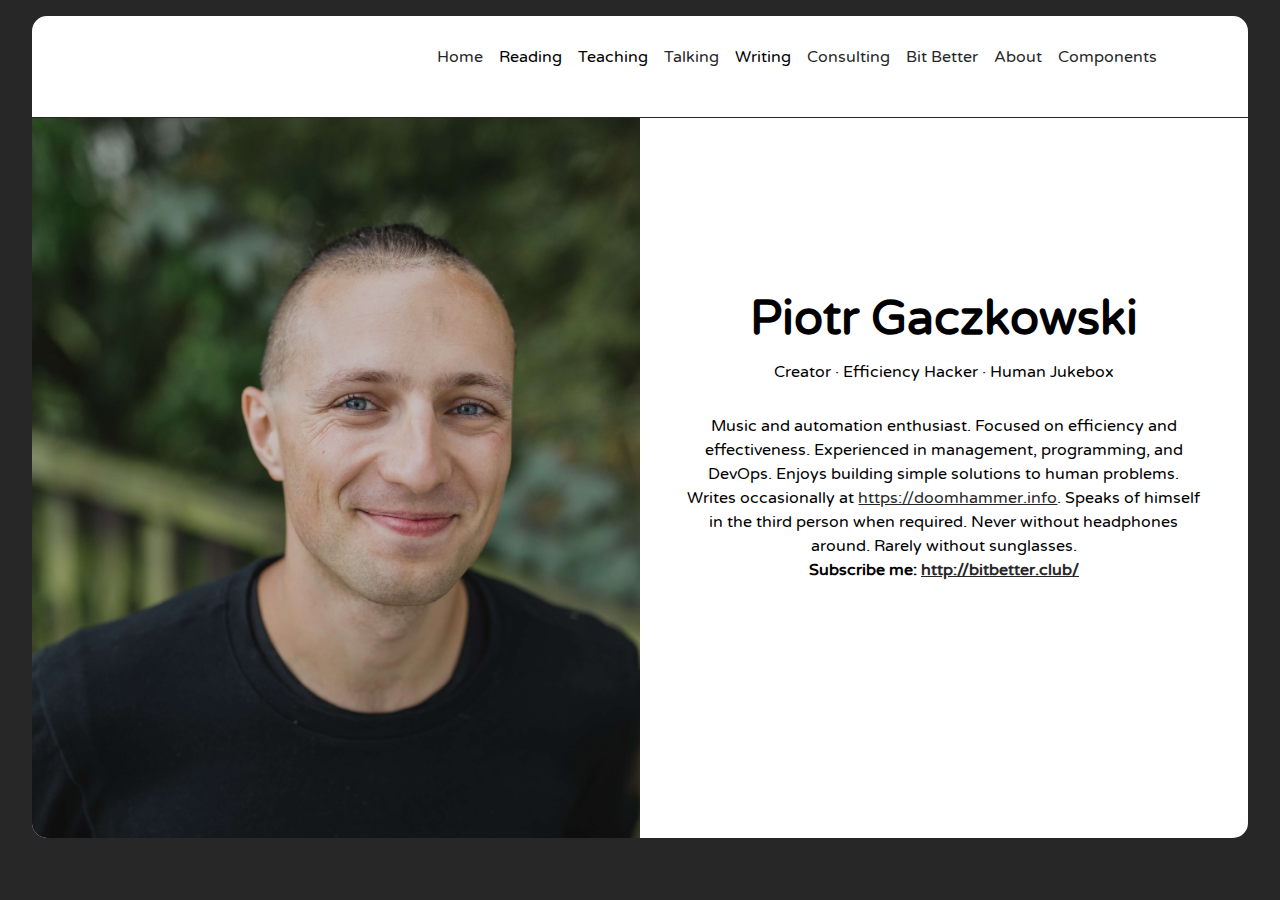
==== index.html @ fdc892c8 "Update link" ====
<!DOCTYPE html>
<html lang="en-EN">
<head>
    <meta charset="UTF-8">
    <meta name="viewport" content="width=device-width, initial-scale=1.0">
    <meta http-equiv="X-UA-Compatible" content="ie=edge">
    <title>Piotr Gaczkowski</title>
    <link rel="stylesheet" href="https://use.fontawesome.com/releases/v5.8.2/css/all.css" integrity="sha384-oS3vJWv+0UjzBfQzYUhtDYW+Pj2yciDJxpsK1OYPAYjqT085Qq/1cq5FLXAZQ7Ay" crossorigin="anonymous">
    <link href="https://fonts.googleapis.com/css?family=Varela+Round&display=swap" rel="stylesheet">
    <link rel="stylesheet" href="css/normalize.css">
    <link rel="stylesheet" href="css/style.css">
    <script src="js/app.js"></script>
</head>
<body>
    <div class="website-container">
        <header class="header">
            <div class="header-wrapper wrapper">
                <h1 class="main-header">
                    <a href="#">
                        <span class="fas fa-headphones-alt" aria-hidden="true"></span>
                        <span class="sr-only">Website Piotr Gaczkowski</span>
                    </a>
                </h1>
                <nav>
                    <ul class="menu">
                        <li>
                            <a href="#">Home</a>
                        </li>
                        <li class="first-menu">
                            Reading
                            <span class="fas fa-caret-down"></span>
                            <ul class="second-menu">
                                <li>
                                    <a href="pages/reading/articles.html">Articles</a>
                                </li>

                                <li>
                                    <a href="#">Books</a>
                                </li>
                                <li>
                                    <a href="#">Interesting content</a>
                                </li>
                            </ul>
                        </li>
                        <li class="first-menu">
                            Teaching
                            <span class="fas fa-caret-down"></span>
                            <ul class="second-menu">
                                <li>
                                    <a href="#">In-person courses</a>
                                </li>
                                <li>
                                    <a href="#">Video courses</a>
                                </li>
                            </ul>
                        </li>
                        <li>
                            <a href="#">Talking</a>
                        </li>
                        <li class="first-menu">
                            Writing
                            <span class="fas fa-caret-down"></span>
                            <ul class="second-menu">
                                <li>
                                    <a href="#">Books</a>
                                </li>
                                <li>
                                    <a href="#">Articles</a>
                                </li>
                                <li>
                                    <a href="#">Blog</a>
                                </li>
                            </ul>
                        </li>
                        <li>
                            <a href="#">Consulting</a>
                        </li>
                        <li>
                            <a href="#">Bit Better</a>
                        </li>
                        <li>
                            <a href="pages/about_me.html">About</a>
                        </li>
                        <li>
                            <a href="pages/components.html">Components</a>
                        </li>
                    </ul>

                    <div class="hamburger">
                        <span></span>
                        <span></span>
                        <span></span>
                    </div>
                </nav>
            </div>
        </header>
        <main>
            <section class="about-me">
                <div class="photo-wrapper"></div>
                <div class="text-section">
                    <div class="text-wrapper wrapper">
                        <h2 class="second-header">Piotr Gaczkowski</h2>
                        <h3 class="third-header">Creator &#183; Efficiency Hacker &#183; Human Jukebox</h3>
                        <p class="text-wrapper-paragraph">
                            Music and automation enthusiast. Focused on efficiency and effectiveness. Experienced in
                            management, programming, and DevOps. Enjoys building simple solutions to human
                            problems. Writes occasionally at <a href="https://doomhammer.info" target="_blank">https://doomhammer.info</a>. Speaks of himself in
                            the third person when required. Never without headphones around. Rarely without sunglasses.
                            <br /><span>Subscribe me: <a href="http://bitbetter.club/" target="_blank">http://bitbetter.club/</a></span>
                        </p>
                        <div class="social-icons">
                            <a href="https://twitter.com/DoomHammerNG" target="_blank" title="Twitter">
                                <span class="fab fa-twitter" aria-hidden="true"></span>
                                <span class="sr-only">Twitter</span>
                            </a>
                            <a href="https://medium.com/@doomhammerng" target="_blank" title="Medium">
                                <span class="fab fa-medium-m" aria-hidden="true"></span>
                                <span class="sr-only">Medium</span>
                            </a>
                            <a href="https://www.linkedin.com/in/piotrgaczkowski/" target="_blank" title="LinkedIn">
                                <span class="fab fa-linkedin-in" aria-hidden="true"></span>
                                <span class="sr-only">LinkedIn</span>
                            </a>
                        </div>
                    </div>
                </div>
            </section>
        </main>
    </div>
</body>
</html>
---- css/style.css ----
/* variables */
:root {
  --base-color: #fff;
  --second-color: #272727;
  --third-color: #47D1C5;
}

/* general */
*, *::before, *::after {
    -webkit-box-sizing: border-box;
            box-sizing: border-box;
}

body {
    background: var(--second-color);
}

.sr-only {
    border: 0 !important;
    clip: rect(1px, 1px, 1px, 1px) !important;
    -webkit-clip-path: inset(50%) !important;
    clip-path: inset(50%) !important;
    height: 1px !important;
    overflow: hidden !important;
    margin: -1px !important;
    padding: 0 !important;
    position: absolute !important;
    width: 1px !important;
    white-space: nowrap !important;
}

.wrapper {
    width: 85%;
    max-width: 1250px;
    margin: 0 auto;
    font-family: 'Varela Round', sans-serif;
}

/* website-container */
.website-container {
    width: 95%;
    margin: 1rem auto;
}

/* header */
.header {
    background: var(--base-color);
    border-top-left-radius: 15px;
    border-top-right-radius: 15px;
    position: relative;
}

.header::after {
    content: "";
    width: 100%;
    border-bottom: 1px solid var(--second-color);
    position: absolute;
    bottom: 0;
    z-index: 0;
}

.header-wrapper {
    padding: 0.5rem 0;
    display: -webkit-box;
    display: -ms-flexbox;
    display: flex;
    -webkit-box-align: center;
        -ms-flex-align: center;
            align-items: center;
    -webkit-box-pack: justify;
        -ms-flex-pack: justify;
            justify-content: space-between;
}

.header-wrapper a {
    color: var(--second-color);
    text-decoration: none;
    -webkit-transition: color 0.6s;
    -o-transition: color 0.6s;
    transition: color 0.6s;
}

.header-wrapper a:hover {
    color: var(--third-color);
}

.main-header {
    margin: 0;
}

.main-header span {
    font-size: 3rem;
}

.menu {
    height: 100vh;
    background: var(--base-color);
    list-style: none;
    text-align: center;
    display: -webkit-box;
    display: -ms-flexbox;
    display: flex;
    -webkit-box-orient: vertical;
    -webkit-box-direction: normal;
        -ms-flex-direction: column;
            flex-direction: column;
    position: relative;
    display: none;
}

.menu li {
    padding: 1rem 0;
    margin-right: 1rem;
    cursor: pointer;
}

.menu li:last-of-type {
    margin-right: 0;
}

.show-menu {
    display: -webkit-box;
    display: -ms-flexbox;
    display: flex;
}

.hide-header {
    display: none;
}

.second-menu {
    width: 200px;
    margin: 0;
    padding: 0;
    list-style: none;
    -webkit-box-shadow: -4px 18px 35px -22px rgba(0,0,0,0.75);
            box-shadow: -4px 18px 35px -22px rgba(0,0,0,0.75);
    border-bottom-left-radius: 15px;
    border-bottom-right-radius: 15px;
    position: absolute;
    margin-top: 10px;
    margin-left: -25px;
    z-index: 1;
    display: none;
}

.second-menu li {
    background: var(--base-color);
    margin: 0;
    text-align: left;
    -webkit-transition: background 0.6s;
    -o-transition: background 0.6s;
    transition: background 0.6s;
}

.second-menu li:last-child {
    border-bottom-left-radius: 15px;
    border-bottom-right-radius: 15px;
}

.second-menu li:hover {
    background: var(--third-color);
}

.second-menu a {
    padding-left: 1.5rem;
    display: block;
}

.second-menu a:hover {
    color: var(--base-color);
}

/* hamburger */
.hamburger {
    width: 40px;
    height: 35px;
    position: absolute;
    top: 15px;
    right: 30px;
    cursor: pointer;
    -webkit-transition: -webkit-transform 0.6s;
    transition: -webkit-transform 0.6s;
    -o-transition: transform 0.6s;
    transition: transform 0.6s;
    transition: transform 0.6s, -webkit-transform 0.6s;
}

.hamburger span {
    width: 40px;
    height: 6px;
    background: var(--second-color);
    position: absolute;
    left: 0;
}

.hamburger span:nth-of-type(1) {
    top: calc(50% - 3px);
}

.hamburger span:last-of-type {
    bottom: 0;
}

.hamburger.active {
    -webkit-transform: rotate(-90deg);
        -ms-transform: rotate(-90deg);
            transform: rotate(-90deg);
}

.hamburger.active span:nth-child(1) {
    top: calc(50% - 3px);
    -webkit-transform: rotate(45deg);
        -ms-transform: rotate(45deg);
            transform: rotate(45deg);
}

.hamburger.active span:nth-child(2) {
    opacity: 0;
}

.hamburger.active span:nth-child(3) {
    bottom: calc(50% - 3px);
    -webkit-transform: rotate(-45deg);
        -ms-transform: rotate(-45deg);
            transform: rotate(-45deg);
}

/* about-me */
.about-me {
    background: var(--base-color);
    border-bottom-left-radius: 15px;
    border-bottom-right-radius: 15px;
    display: -webkit-box;
    display: -ms-flexbox;
    display: flex;
            -webkit-box-orient: vertical;
            -webkit-box-direction: normal;
                -ms-flex-direction: column;
                    flex-direction: column;
            -webkit-box-align: center;
                -ms-flex-align: center;
                    align-items: center;
            -webkit-box-pack: center;
                -ms-flex-pack: center;
                    justify-content: center;
}

.text-section {
    width: 100%;
}

.text-wrapper {
    text-align: center;
    display: -webkit-box;
    display: -ms-flexbox;
    display: flex;
    -webkit-box-orient: vertical;
    -webkit-box-direction: normal;
        -ms-flex-direction: column;
            flex-direction: column;
    -webkit-box-align: center;
        -ms-flex-align: center;
            align-items: center;
    -webkit-box-pack: center;
        -ms-flex-pack: center;
            justify-content: center;
}

.second-header {
    margin: 1.5rem 0 1rem;
    font-size: 3rem;
}

.third-header {
    margin: 0 0 1rem;
    font-size: 1rem;
    font-weight: 300;
}

.text-wrapper-paragraph {
    line-height: 1.5;
    margin-bottom: 2rem;
    font-size: 0.8rem;
}

.text-wrapper a {
    color: var(--second-color);
    -webkit-transition: color 0.6s;
    -o-transition: color 0.6s;
    transition: color 0.6s;
}

.text-wrapper a:hover {
    color: var(--third-color);
}

.social-icons {
    margin-bottom: 2rem;
}

.social-icons a {
    margin-left: 1rem;
    text-decoration: none;
}

.photo-wrapper {
    height: 50vh;
    width: 100%;
    background: url("../img/photo.jpg") no-repeat center/cover;
    border-bottom-left-radius: 0;
}

/* subpages */
.subpages-header-wrapper {
    padding: 1rem 0;
}
.subpages {
    margin: 0;
    background: var(--base-color);
    border-bottom-left-radius: 15px;
    border-bottom-right-radius: 15px;
}

.subpages-wrapper {
    padding: 2rem 0;
}

.subpages-second-header {
    margin: 0;
}

.subpages-paragraph {
    line-height: 1.5;
}

.subpages-paragraph a {
    color: var(--second-color);
    -webkit-transition: color 0.6s;
    -o-transition: color 0.6s;
    transition: color 0.6s;
}

.subpages-paragraph a:hover {
    color: var(--third-color);
}

/* media queries*/
@media only screen and (min-width: 500px) and (max-width: 649px) {
    .photo-wrapper {
        height: 70vh;
    }
}

@media only screen and (min-width: 650px) and (max-width: 929px) {
    .about-me {
        -webkit-box-orient: horizontal;
        -webkit-box-direction: normal;
            -ms-flex-direction: row;
                flex-direction: row;
    }

    .photo-wrapper {
        height: 100vh;
        background-position: -15rem 0;
        border-bottom-left-radius: 15px;
    }
}


@media only screen and (min-width: 930px) {
    .menu {
        height: 6vh;
        -webkit-box-orient: horizontal;
        -webkit-box-direction: normal;
            -ms-flex-direction: row;
                flex-direction: row;
        display: -webkit-box;
        display: -ms-flexbox;
        display: flex;
    }

    .menu li {
        padding: 0.5rem 0;
    }

    .hamburger {
        display: none;
    }

    .about-me {
        -webkit-box-orient: horizontal;
        -webkit-box-direction: normal;
            -ms-flex-direction: row;
                flex-direction: row;
    }

    .text-section {
        width: 50%;
    }

    .second-header {
        margin: 0 0 1rem;
    }

    .text-wrapper-paragraph {
        font-size: 1rem;
    }

    .text-wrapper-paragraph span {
        font-weight: bold;
    }

    .photo-wrapper {
        height: 80vh;
        width: 50%;
        border-bottom-left-radius: 15px;
    }
}
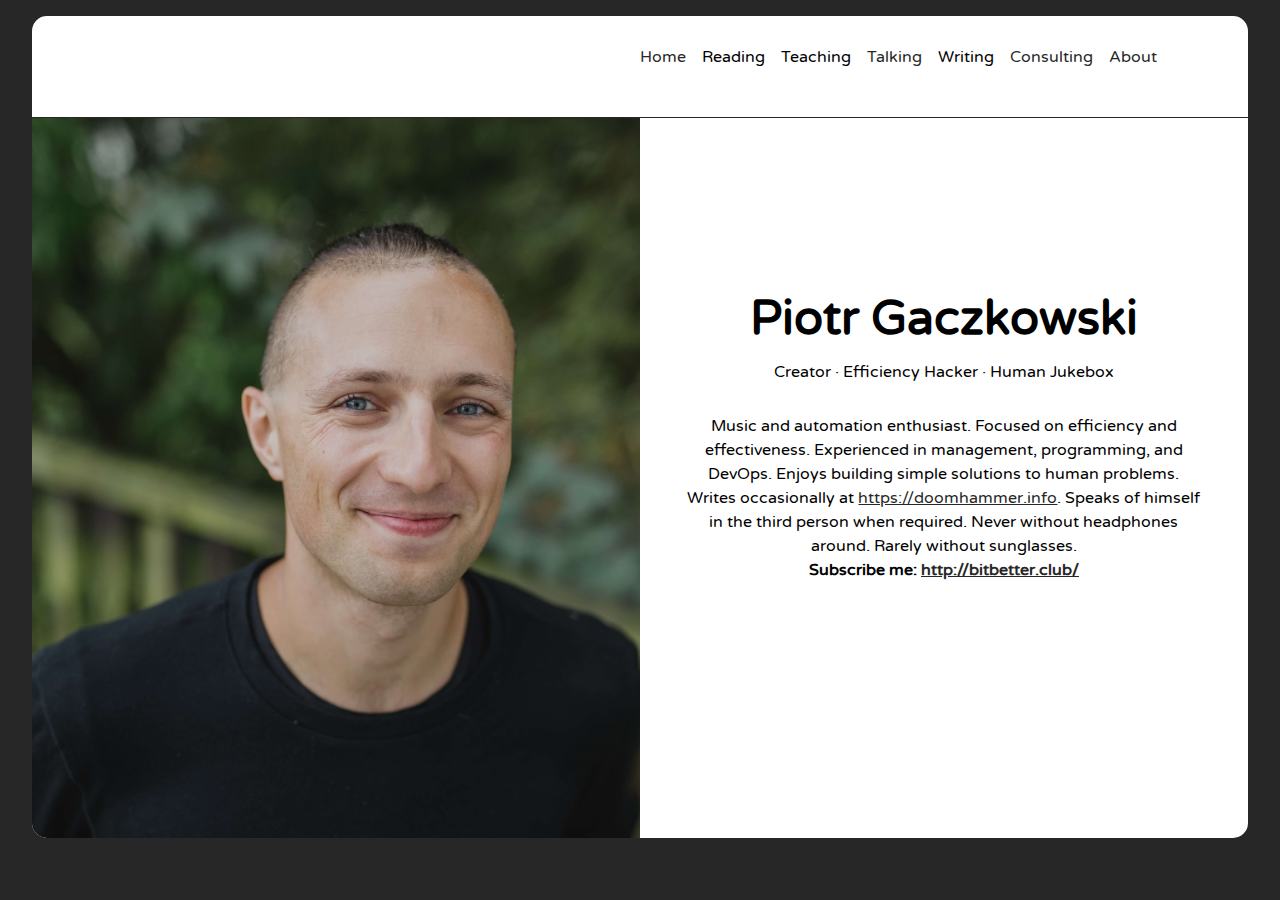
==== commit bef457da: "Update menu" ====
--- a/index.html
+++ b/index.html
@@ -76,13 +76,7 @@
                             <a href="#">Consulting</a>
                         </li>
                         <li>
-                            <a href="#">Bit Better</a>
-                        </li>
-                        <li>
                             <a href="pages/about_me.html">About</a>
-                        </li>
-                        <li>
-                            <a href="pages/components.html">Components</a>
                         </li>
                     </ul>
 
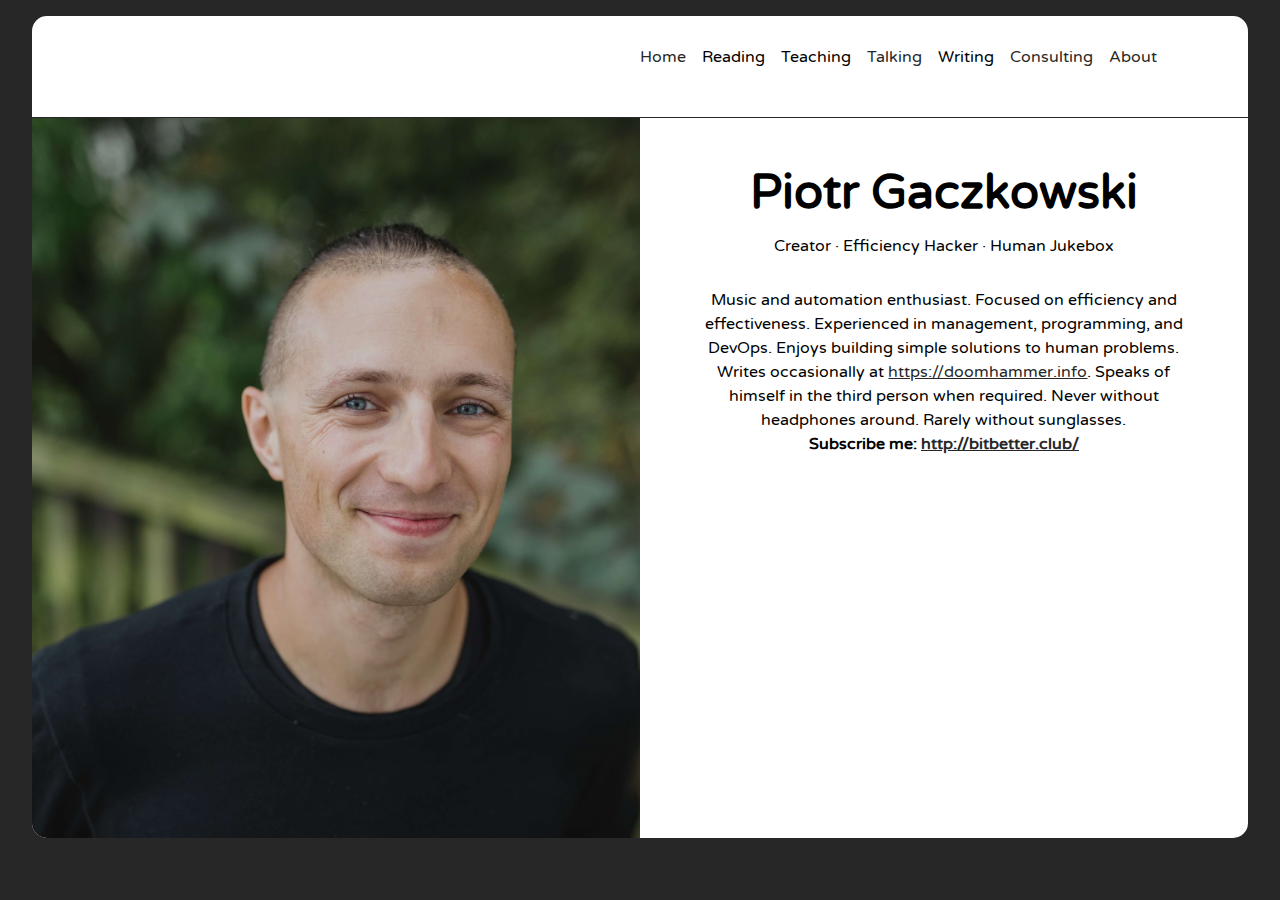
==== commit 24722383: "Update style" ====
--- a/index.html
+++ b/index.html
@@ -90,7 +90,9 @@
         </header>
         <main>
             <section class="about-me">
-                <div class="photo-wrapper"></div>
+                <div class="photo-wrapper">
+                    <!-- <img src="img/photo.jpg" alt="Piotr Gaczkowski" /> -->
+                </div>
                 <div class="text-section">
                     <div class="text-wrapper wrapper">
                         <h2 class="second-header">Piotr Gaczkowski</h2>
--- a/css/style.css
+++ b/css/style.css
@@ -85,6 +85,7 @@
 }
 
 .main-header {
+    height: 50px;
     margin: 0;
 }
 
@@ -179,11 +180,11 @@
     top: 15px;
     right: 30px;
     cursor: pointer;
-    -webkit-transition: -webkit-transform 0.6s;
-    transition: -webkit-transform 0.6s;
-    -o-transition: transform 0.6s;
-    transition: transform 0.6s;
-    transition: transform 0.6s, -webkit-transform 0.6s;
+    -webkit-transition: -webkit-transform 0.2s;
+    transition: -webkit-transform 0.2s;
+    -o-transition: transform 0.2s;
+    transition: transform 0.2s;
+    transition: transform 0.2s, -webkit-transform 0.2s;
 }
 
 .hamburger span {
@@ -192,6 +193,15 @@
     background: var(--second-color);
     position: absolute;
     left: 0;
+    -webkit-transition: top .2s .2s, bottom .2s .2s, opacity .2s .2s, -webkit-transform .2s .4s;
+    transition: top .2s .2s, bottom .2s .2s, opacity .2s .2s, -webkit-transform .2s .4s;
+    -o-transition: top .2s .2s, bottom .2s .2s, opacity .2s .2s, transform .2s .4s;
+    transition: top .2s .2s, bottom .2s .2s, opacity .2s .2s, transform .2s .4s;
+    transition: top .2s .2s, bottom .2s .2s, opacity .2s .2s, transform .2s .4s, -webkit-transform .2s .4s;
+}
+
+.hamburger span:nth-of-type(0) {
+    top: 0;
 }
 
 .hamburger span:nth-of-type(1) {
@@ -238,9 +248,6 @@
             -webkit-box-direction: normal;
                 -ms-flex-direction: column;
                     flex-direction: column;
-            -webkit-box-align: center;
-                -ms-flex-align: center;
-                    align-items: center;
             -webkit-box-pack: center;
                 -ms-flex-pack: center;
                     justify-content: center;
@@ -251,6 +258,7 @@
 }
 
 .text-wrapper {
+    padding: 3rem 0.5rem;
     text-align: center;
     display: -webkit-box;
     display: -ms-flexbox;
@@ -315,6 +323,7 @@
 .subpages-header-wrapper {
     padding: 1rem 0;
 }
+
 .subpages {
     margin: 0;
     background: var(--base-color);
@@ -327,7 +336,12 @@
 }
 
 .subpages-second-header {
-    margin: 0;
+    margin: 1rem 0 1.5rem;
+    text-align: center;
+}
+
+.subpages-third-header {
+    margin: 2rem 0 0.5rem;
 }
 
 .subpages-paragraph {
@@ -345,6 +359,36 @@
     color: var(--third-color);
 }
 
+.subpages .articles-box {
+    display: -webkit-box;
+    display: -ms-flexbox;
+    display: flex;
+    -webkit-box-orient: vertical;
+    -webkit-box-direction: normal;
+        -ms-flex-direction: column;
+            flex-direction: column;
+    -webkit-box-align: start;
+        -ms-flex-align: start;
+            align-items: flex-start;
+    -webkit-box-pack: start;
+        -ms-flex-pack: start;
+            justify-content: flex-start;
+}
+
+.subpages .articles-box a {
+    color: var(--second-color);
+    text-decoration: none;
+    line-height: 1.5;
+    -webkit-transition: color 0.6s;
+    -o-transition: color 0.6s;
+    transition: color 0.6s;
+}
+
+.subpages .articles-box a:hover {
+    color: var(--third-color);
+    text-decoration: underline;
+}
+
 /* media queries*/
 @media only screen and (min-width: 500px) and (max-width: 649px) {
     .photo-wrapper {
@@ -352,21 +396,29 @@
     }
 }
 
-@media only screen and (min-width: 650px) and (max-width: 929px) {
+@media only screen and (min-width: 650px) and (max-width: 929px) and (orientation: landscape) {
     .about-me {
         -webkit-box-orient: horizontal;
         -webkit-box-direction: normal;
             -ms-flex-direction: row;
                 flex-direction: row;
+                -webkit-box-align: stretch;
+                    -ms-flex-align: stretch;
+                        align-items: stretch;
+    }
+
+    .text-wrapper {
+        padding: 2rem 0;
     }
 
     .photo-wrapper {
-        height: 100vh;
-        background-position: -15rem 0;
+        padding: 0;
+        height: auto;
+        /* height: 100vh; */
+        /* min-height: 100%; */
         border-bottom-left-radius: 15px;
     }
 }
-
 
 @media only screen and (min-width: 930px) {
     .menu {
@@ -389,6 +441,7 @@
     }
 
     .about-me {
+        height: 80vh;
         -webkit-box-orient: horizontal;
         -webkit-box-direction: normal;
             -ms-flex-direction: row;
@@ -396,6 +449,7 @@
     }
 
     .text-section {
+        /* height: 80vh; */
         width: 50%;
     }
 
@@ -412,7 +466,8 @@
     }
 
     .photo-wrapper {
-        height: 80vh;
+        height: auto;
+        /* height: 80vh; */
         width: 50%;
         border-bottom-left-radius: 15px;
     }
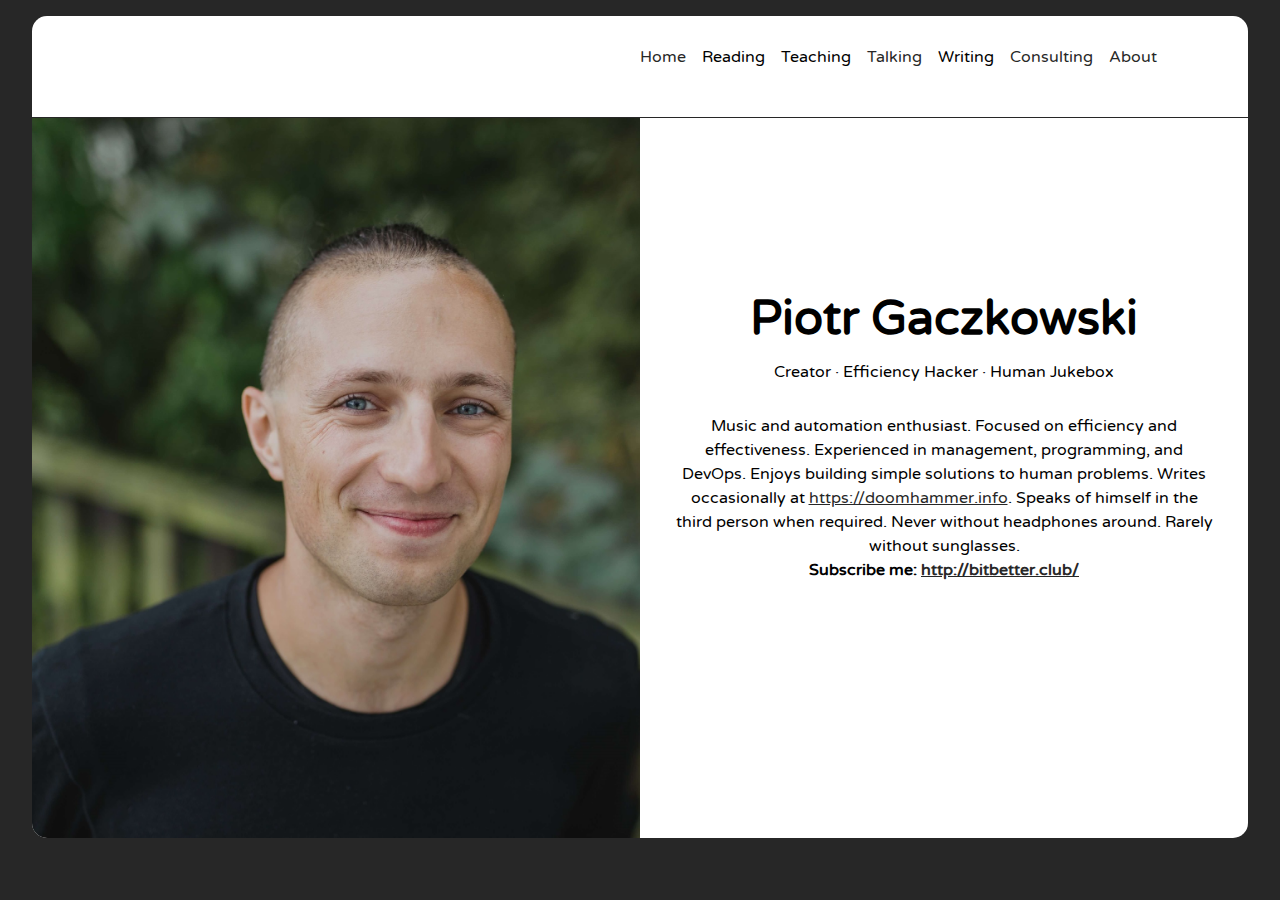
==== commit 488f5f97: "Update style" ====
--- a/index.html
+++ b/index.html
@@ -91,13 +91,15 @@
         <main>
             <section class="about-me">
                 <div class="photo-wrapper">
-                    <!-- <img src="img/photo.jpg" alt="Piotr Gaczkowski" /> -->
+                    <div class="photo">
+                        <!-- <img src="img/photo.jpg" alt="Piotr Gaczkowski" /> -->
+                    </div>
                 </div>
-                <div class="text-section">
-                    <div class="text-wrapper wrapper">
+                <div class="text-section wrapper">
+                    <!-- <div class="text-wrapper wrapper"> -->
                         <h2 class="second-header">Piotr Gaczkowski</h2>
                         <h3 class="third-header">Creator &#183; Efficiency Hacker &#183; Human Jukebox</h3>
-                        <p class="text-wrapper-paragraph">
+                        <p class="text-section-paragraph">
                             Music and automation enthusiast. Focused on efficiency and effectiveness. Experienced in
                             management, programming, and DevOps. Enjoys building simple solutions to human
                             problems. Writes occasionally at <a href="https://doomhammer.info" target="_blank">https://doomhammer.info</a>. Speaks of himself in
@@ -119,7 +121,7 @@
                             </a>
                         </div>
                     </div>
-                </div>
+                <!-- </div> -->
             </section>
         </main>
     </div>
--- a/css/style.css
+++ b/css/style.css
@@ -244,35 +244,32 @@
     display: -webkit-box;
     display: -ms-flexbox;
     display: flex;
-            -webkit-box-orient: vertical;
-            -webkit-box-direction: normal;
-                -ms-flex-direction: column;
-                    flex-direction: column;
-            -webkit-box-pack: center;
-                -ms-flex-pack: center;
-                    justify-content: center;
+    -webkit-box-orient: vertical;
+    -webkit-box-direction: normal;
+    -ms-flex-direction: column;
+    flex-direction: column;
+}
+
+.photo-wrapper {
+    height: 50vh;
+    width: 100%;
+    border-bottom-left-radius: 0;
+}
+
+.photo {
+    height: 100%;
+    width: 100%;
+    background: url("../img/photo.jpg") no-repeat center/cover;
 }
 
 .text-section {
     width: 100%;
-}
-
-.text-wrapper {
-    padding: 3rem 0.5rem;
+    padding: 0 2rem;
     text-align: center;
-    display: -webkit-box;
-    display: -ms-flexbox;
-    display: flex;
-    -webkit-box-orient: vertical;
-    -webkit-box-direction: normal;
-        -ms-flex-direction: column;
-            flex-direction: column;
-    -webkit-box-align: center;
-        -ms-flex-align: center;
-            align-items: center;
-    -webkit-box-pack: center;
-        -ms-flex-pack: center;
-            justify-content: center;
+    display: flex;
+    flex-direction: column;
+    align-items: center;
+    justify-content: center;
 }
 
 .second-header {
@@ -286,20 +283,20 @@
     font-weight: 300;
 }
 
-.text-wrapper-paragraph {
+.text-section-paragraph {
     line-height: 1.5;
     margin-bottom: 2rem;
     font-size: 0.8rem;
 }
 
-.text-wrapper a {
+.text-section a {
     color: var(--second-color);
     -webkit-transition: color 0.6s;
     -o-transition: color 0.6s;
     transition: color 0.6s;
 }
 
-.text-wrapper a:hover {
+.text-section a:hover {
     color: var(--third-color);
 }
 
@@ -312,11 +309,8 @@
     text-decoration: none;
 }
 
-.photo-wrapper {
-    height: 50vh;
-    width: 100%;
-    background: url("../img/photo.jpg") no-repeat center/cover;
-    border-bottom-left-radius: 0;
+.social-icons a:first-of-type {
+    margin-left: 0;
 }
 
 /* subpages */
@@ -402,20 +396,19 @@
         -webkit-box-direction: normal;
             -ms-flex-direction: row;
                 flex-direction: row;
-                -webkit-box-align: stretch;
-                    -ms-flex-align: stretch;
-                        align-items: stretch;
-    }
-
-    .text-wrapper {
-        padding: 2rem 0;
+    }
+
+    .text-section {
+        padding: 1rem 2rem;
     }
 
     .photo-wrapper {
         padding: 0;
         height: auto;
-        /* height: 100vh; */
-        /* min-height: 100%; */
+        border-bottom-left-radius: 15px;
+    }
+
+    .photo {
         border-bottom-left-radius: 15px;
     }
 }
@@ -449,7 +442,6 @@
     }
 
     .text-section {
-        /* height: 80vh; */
         width: 50%;
     }
 
@@ -457,18 +449,21 @@
         margin: 0 0 1rem;
     }
 
-    .text-wrapper-paragraph {
+    .text-section-paragraph {
         font-size: 1rem;
     }
 
-    .text-wrapper-paragraph span {
+    .text-section-paragraph span {
         font-weight: bold;
     }
 
     .photo-wrapper {
         height: auto;
-        /* height: 80vh; */
         width: 50%;
         border-bottom-left-radius: 15px;
     }
-}
+
+    .photo {
+        border-bottom-left-radius: 15px;
+    }
+}
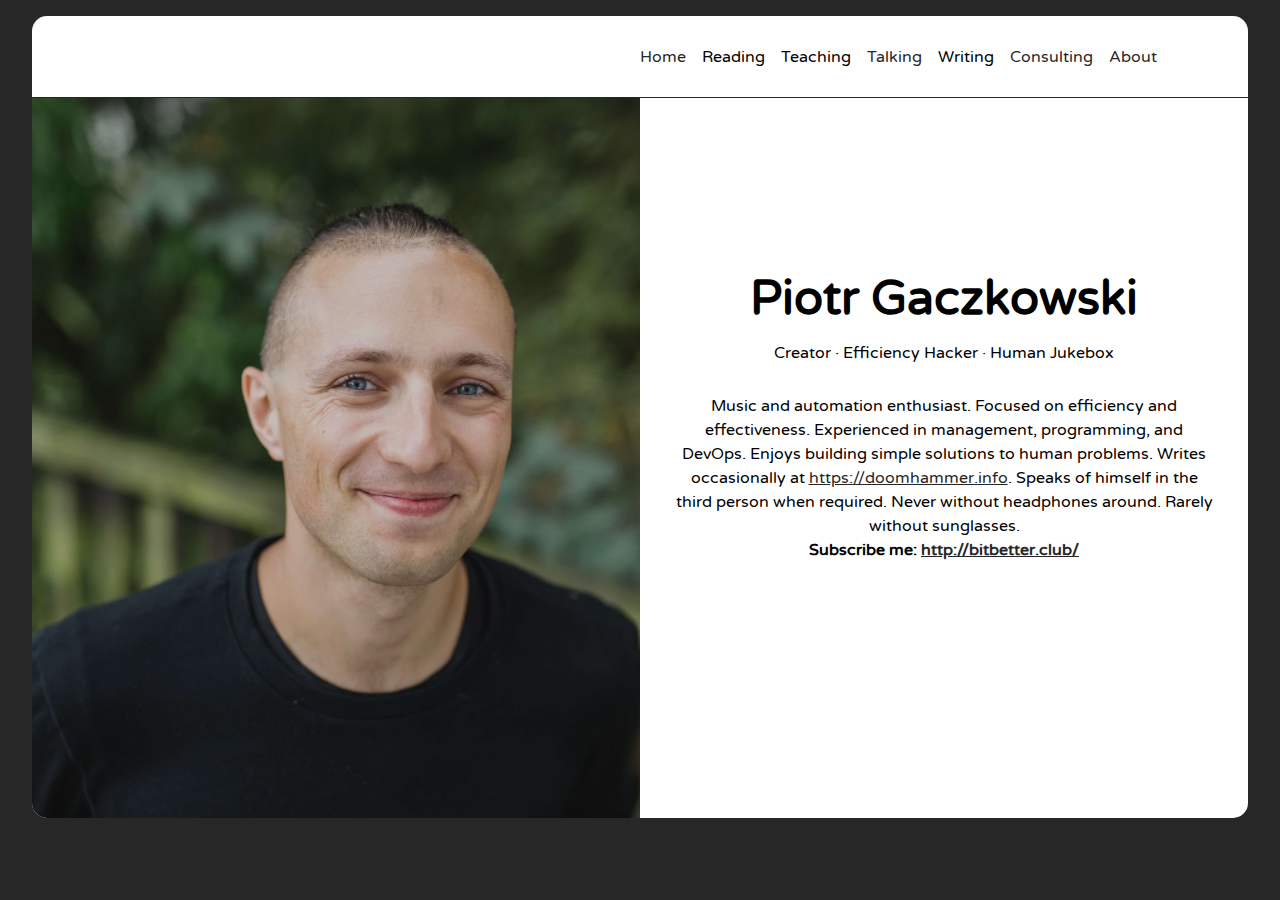
==== commit 834aab26: "Clean code" ====
--- a/index.html
+++ b/index.html
@@ -1,5 +1,6 @@
 <!DOCTYPE html>
 <html lang="en-EN">
+
 <head>
     <meta charset="UTF-8">
     <meta name="viewport" content="width=device-width, initial-scale=1.0">
@@ -11,6 +12,7 @@
     <link rel="stylesheet" href="css/style.css">
     <script src="js/app.js"></script>
 </head>
+
 <body>
     <div class="website-container">
         <header class="header">
@@ -92,38 +94,36 @@
             <section class="about-me">
                 <div class="photo-wrapper">
                     <div class="photo">
-                        <!-- <img src="img/photo.jpg" alt="Piotr Gaczkowski" /> -->
                     </div>
                 </div>
                 <div class="text-section wrapper">
-                    <!-- <div class="text-wrapper wrapper"> -->
-                        <h2 class="second-header">Piotr Gaczkowski</h2>
-                        <h3 class="third-header">Creator &#183; Efficiency Hacker &#183; Human Jukebox</h3>
-                        <p class="text-section-paragraph">
-                            Music and automation enthusiast. Focused on efficiency and effectiveness. Experienced in
-                            management, programming, and DevOps. Enjoys building simple solutions to human
-                            problems. Writes occasionally at <a href="https://doomhammer.info" target="_blank">https://doomhammer.info</a>. Speaks of himself in
-                            the third person when required. Never without headphones around. Rarely without sunglasses.
-                            <br /><span>Subscribe me: <a href="http://bitbetter.club/" target="_blank">http://bitbetter.club/</a></span>
-                        </p>
-                        <div class="social-icons">
-                            <a href="https://twitter.com/DoomHammerNG" target="_blank" title="Twitter">
-                                <span class="fab fa-twitter" aria-hidden="true"></span>
-                                <span class="sr-only">Twitter</span>
-                            </a>
-                            <a href="https://medium.com/@doomhammerng" target="_blank" title="Medium">
-                                <span class="fab fa-medium-m" aria-hidden="true"></span>
-                                <span class="sr-only">Medium</span>
-                            </a>
-                            <a href="https://www.linkedin.com/in/piotrgaczkowski/" target="_blank" title="LinkedIn">
-                                <span class="fab fa-linkedin-in" aria-hidden="true"></span>
-                                <span class="sr-only">LinkedIn</span>
-                            </a>
-                        </div>
+                    <h2 class="second-header">Piotr Gaczkowski</h2>
+                    <h3 class="third-header">Creator &#183; Efficiency Hacker &#183; Human Jukebox</h3>
+                    <p class="text-section-paragraph">
+                        Music and automation enthusiast. Focused on efficiency and effectiveness. Experienced in
+                        management, programming, and DevOps. Enjoys building simple solutions to human
+                        problems. Writes occasionally at <a href="https://doomhammer.info" target="_blank">https://doomhammer.info</a>. Speaks of himself in
+                        the third person when required. Never without headphones around. Rarely without sunglasses.
+                        <br /><span>Subscribe me: <a href="http://bitbetter.club/" target="_blank">http://bitbetter.club/</a></span>
+                    </p>
+                    <div class="social-icons">
+                        <a href="https://twitter.com/DoomHammerNG" target="_blank" title="Twitter">
+                            <span class="fab fa-twitter" aria-hidden="true"></span>
+                            <span class="sr-only">Twitter</span>
+                        </a>
+                        <a href="https://medium.com/@doomhammerng" target="_blank" title="Medium">
+                            <span class="fab fa-medium-m" aria-hidden="true"></span>
+                            <span class="sr-only">Medium</span>
+                        </a>
+                        <a href="https://www.linkedin.com/in/piotrgaczkowski/" target="_blank" title="LinkedIn">
+                            <span class="fab fa-linkedin-in" aria-hidden="true"></span>
+                            <span class="sr-only">LinkedIn</span>
+                        </a>
                     </div>
-                <!-- </div> -->
+                </div>
             </section>
         </main>
     </div>
 </body>
+
 </html>
--- a/css/style.css
+++ b/css/style.css
@@ -1,14 +1,14 @@
 /* variables */
 :root {
-  --base-color: #fff;
-  --second-color: #272727;
-  --third-color: #47D1C5;
+    --base-color: #fff;
+    --second-color: #272727;
+    --third-color: #47D1C5;
 }
 
 /* general */
 *, *::before, *::after {
     -webkit-box-sizing: border-box;
-            box-sizing: border-box;
+    box-sizing: border-box;
 }
 
 body {
@@ -65,11 +65,11 @@
     display: -ms-flexbox;
     display: flex;
     -webkit-box-align: center;
-        -ms-flex-align: center;
-            align-items: center;
+    -ms-flex-align: center;
+    align-items: center;
     -webkit-box-pack: justify;
-        -ms-flex-pack: justify;
-            justify-content: space-between;
+    -ms-flex-pack: justify;
+    justify-content: space-between;
 }
 
 .header-wrapper a {
@@ -94,7 +94,6 @@
 }
 
 .menu {
-    height: 100vh;
     background: var(--base-color);
     list-style: none;
     text-align: center;
@@ -103,8 +102,8 @@
     display: flex;
     -webkit-box-orient: vertical;
     -webkit-box-direction: normal;
-        -ms-flex-direction: column;
-            flex-direction: column;
+    -ms-flex-direction: column;
+    flex-direction: column;
     position: relative;
     display: none;
 }
@@ -134,8 +133,8 @@
     margin: 0;
     padding: 0;
     list-style: none;
-    -webkit-box-shadow: -4px 18px 35px -22px rgba(0,0,0,0.75);
-            box-shadow: -4px 18px 35px -22px rgba(0,0,0,0.75);
+    -webkit-box-shadow: -4px 18px 35px -22px rgba(0, 0, 0, 0.75);
+    box-shadow: -4px 18px 35px -22px rgba(0, 0, 0, 0.75);
     border-bottom-left-radius: 15px;
     border-bottom-right-radius: 15px;
     position: absolute;
@@ -214,15 +213,15 @@
 
 .hamburger.active {
     -webkit-transform: rotate(-90deg);
-        -ms-transform: rotate(-90deg);
-            transform: rotate(-90deg);
+    -ms-transform: rotate(-90deg);
+    transform: rotate(-90deg);
 }
 
 .hamburger.active span:nth-child(1) {
     top: calc(50% - 3px);
     -webkit-transform: rotate(45deg);
-        -ms-transform: rotate(45deg);
-            transform: rotate(45deg);
+    -ms-transform: rotate(45deg);
+    transform: rotate(45deg);
 }
 
 .hamburger.active span:nth-child(2) {
@@ -232,8 +231,8 @@
 .hamburger.active span:nth-child(3) {
     bottom: calc(50% - 3px);
     -webkit-transform: rotate(-45deg);
-        -ms-transform: rotate(-45deg);
-            transform: rotate(-45deg);
+    -ms-transform: rotate(-45deg);
+    transform: rotate(-45deg);
 }
 
 /* about-me */
@@ -266,10 +265,19 @@
     width: 100%;
     padding: 0 2rem;
     text-align: center;
-    display: flex;
-    flex-direction: column;
-    align-items: center;
-    justify-content: center;
+    display: -webkit-box;
+    display: -ms-flexbox;
+    display: flex;
+    -webkit-box-orient: vertical;
+    -webkit-box-direction: normal;
+        -ms-flex-direction: column;
+            flex-direction: column;
+    -webkit-box-align: center;
+        -ms-flex-align: center;
+            align-items: center;
+    -webkit-box-pack: center;
+        -ms-flex-pack: center;
+            justify-content: center;
 }
 
 .second-header {
@@ -359,14 +367,14 @@
     display: flex;
     -webkit-box-orient: vertical;
     -webkit-box-direction: normal;
-        -ms-flex-direction: column;
-            flex-direction: column;
+    -ms-flex-direction: column;
+    flex-direction: column;
     -webkit-box-align: start;
-        -ms-flex-align: start;
-            align-items: flex-start;
+    -ms-flex-align: start;
+    align-items: flex-start;
     -webkit-box-pack: start;
-        -ms-flex-pack: start;
-            justify-content: flex-start;
+    -ms-flex-pack: start;
+    justify-content: flex-start;
 }
 
 .subpages .articles-box a {
@@ -390,16 +398,34 @@
     }
 }
 
-@media only screen and (min-width: 650px) and (max-width: 929px) and (orientation: landscape) {
+@media only screen and (min-width: 650px) and (max-width: 999px) and (orientation: landscape) {
     .about-me {
         -webkit-box-orient: horizontal;
         -webkit-box-direction: normal;
-            -ms-flex-direction: row;
-                flex-direction: row;
+        -ms-flex-direction: row;
+        flex-direction: row;
     }
 
     .text-section {
-        padding: 1rem 2rem;
+        padding: 2.5rem 2rem;
+    }
+
+    .second-header {
+        margin: 0 0 0.5rem;
+        font-size: 1.5rem;
+    }
+
+    .third-header {
+        margin: 0 0 0.5rem;
+        font-size: 1rem;
+    }
+
+    .text-section-paragraph {
+        margin: 0 0 0.5rem;
+    }
+
+    .social-icons {
+        margin: 0;
     }
 
     .photo-wrapper {
@@ -413,13 +439,12 @@
     }
 }
 
-@media only screen and (min-width: 930px) {
+@media only screen and (min-width: 1000px) {
     .menu {
-        height: 6vh;
         -webkit-box-orient: horizontal;
         -webkit-box-direction: normal;
-            -ms-flex-direction: row;
-                flex-direction: row;
+        -ms-flex-direction: row;
+        flex-direction: row;
         display: -webkit-box;
         display: -ms-flexbox;
         display: flex;
@@ -437,8 +462,8 @@
         height: 80vh;
         -webkit-box-orient: horizontal;
         -webkit-box-direction: normal;
-            -ms-flex-direction: row;
-                flex-direction: row;
+        -ms-flex-direction: row;
+        flex-direction: row;
     }
 
     .text-section {
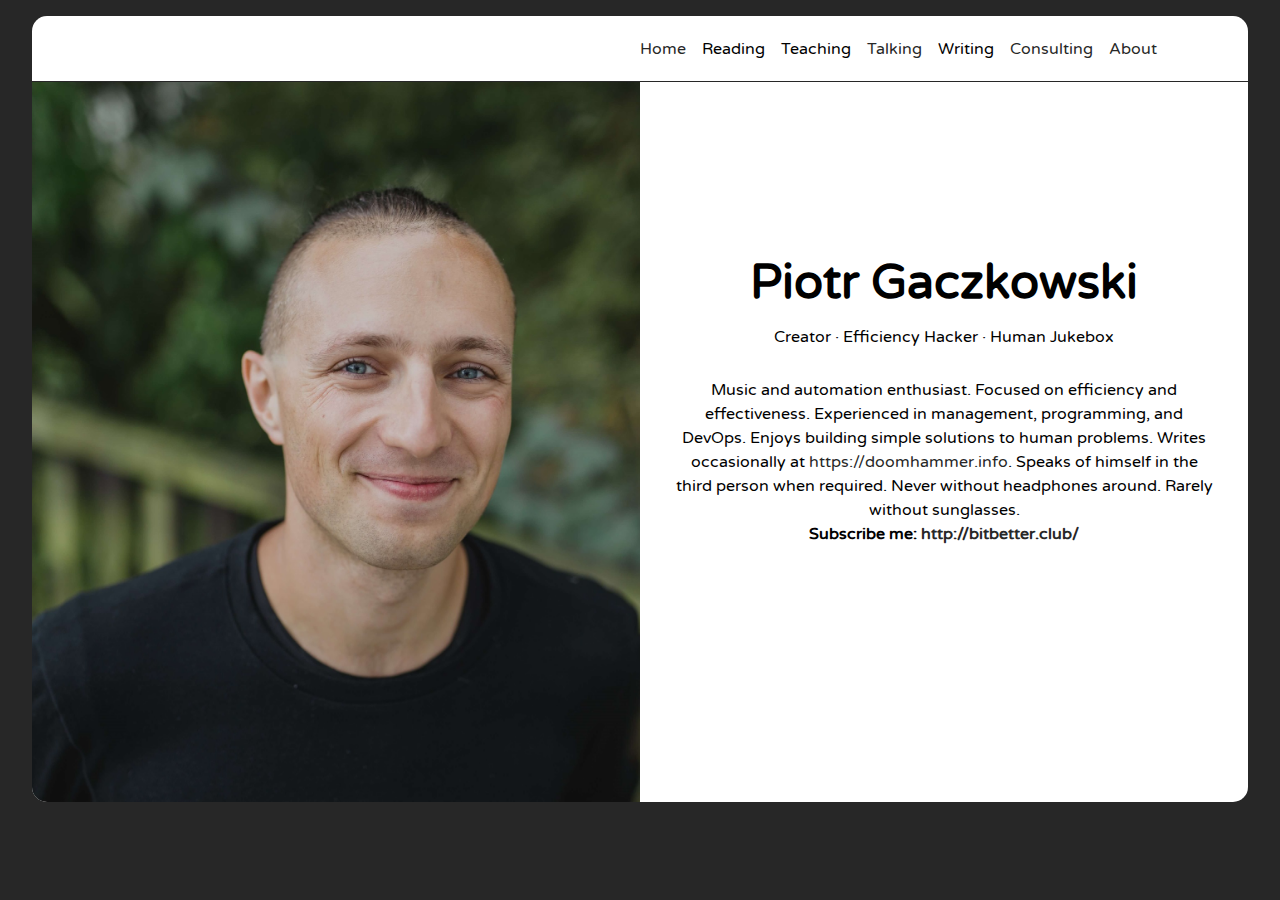
==== commit 6dba9d58: "Update links in menu" ====
--- a/index.html
+++ b/index.html
@@ -1,6 +1,5 @@
 <!DOCTYPE html>
 <html lang="en-EN">
-
 <head>
     <meta charset="UTF-8">
     <meta name="viewport" content="width=device-width, initial-scale=1.0">
@@ -12,7 +11,6 @@
     <link rel="stylesheet" href="css/style.css">
     <script src="js/app.js"></script>
 </head>
-
 <body>
     <div class="website-container">
         <header class="header">
@@ -25,63 +23,37 @@
                 </h1>
                 <nav>
                     <ul class="menu">
-                        <li>
-                            <a href="#">Home</a>
-                        </li>
+                        <li><a href="#">Home</a></li>
                         <li class="first-menu">
                             Reading
                             <span class="fas fa-caret-down"></span>
                             <ul class="second-menu">
-                                <li>
-                                    <a href="pages/reading/articles.html">Articles</a>
-                                </li>
-
-                                <li>
-                                    <a href="#">Books</a>
-                                </li>
-                                <li>
-                                    <a href="#">Interesting content</a>
-                                </li>
+                                <li><a href="pages/reading/articles.html">Articles</a></li>
+                                <li><a href="pages/reading/books.html">Books</a></li>
+                                <li><a href="pages/reading/interesting_content.html">Interesting content</a></li>
                             </ul>
                         </li>
                         <li class="first-menu">
                             Teaching
                             <span class="fas fa-caret-down"></span>
                             <ul class="second-menu">
-                                <li>
-                                    <a href="#">In-person courses</a>
-                                </li>
-                                <li>
-                                    <a href="#">Video courses</a>
-                                </li>
+                                <li><a href="pages\teaching\in-person_courses.html">In-person courses</a></li>
+                                <li><a href="pages\teaching\video_courses.html">Video courses</a></li>
                             </ul>
                         </li>
-                        <li>
-                            <a href="#">Talking</a>
-                        </li>
+                        <li><a href="pages\talking.html">Talking</a></li>
                         <li class="first-menu">
                             Writing
                             <span class="fas fa-caret-down"></span>
                             <ul class="second-menu">
-                                <li>
-                                    <a href="#">Books</a>
-                                </li>
-                                <li>
-                                    <a href="#">Articles</a>
-                                </li>
-                                <li>
-                                    <a href="#">Blog</a>
-                                </li>
+                                <li><a href="pages\writing\books.html">Books</a></li>
+                                <li><a href="pages\writing\articles.html">Articles</a></li>
+                                <li><a href="pages/writing/blog.html">Blog</a></li>
                             </ul>
                         </li>
-                        <li>
-                            <a href="#">Consulting</a>
-                        </li>
-                        <li>
-                            <a href="pages/about_me.html">About</a>
-                        </li>
+                        <li><a href="pages/consulting.html">Consulting</a></li>
+                        <li><a href="pages/about_me.html">About</a></li>
                     </ul>
-
                     <div class="hamburger">
                         <span></span>
                         <span></span>
@@ -125,5 +97,4 @@
         </main>
     </div>
 </body>
-
 </html>
--- a/css/style.css
+++ b/css/style.css
@@ -138,7 +138,7 @@
     border-bottom-left-radius: 15px;
     border-bottom-right-radius: 15px;
     position: absolute;
-    margin-top: 10px;
+    margin-top: 0px;
     margin-left: -25px;
     z-index: 1;
     display: none;
@@ -163,7 +163,7 @@
 }
 
 .second-menu a {
-    padding-left: 1.5rem;
+    padding: 0.2rem 0 0.2rem 1.5rem;
     display: block;
 }
 
@@ -270,14 +270,14 @@
     display: flex;
     -webkit-box-orient: vertical;
     -webkit-box-direction: normal;
-        -ms-flex-direction: column;
-            flex-direction: column;
+    -ms-flex-direction: column;
+    flex-direction: column;
     -webkit-box-align: center;
-        -ms-flex-align: center;
-            align-items: center;
+    -ms-flex-align: center;
+    align-items: center;
     -webkit-box-pack: center;
-        -ms-flex-pack: center;
-            justify-content: center;
+    -ms-flex-pack: center;
+    justify-content: center;
 }
 
 .second-header {
@@ -297,24 +297,25 @@
     font-size: 0.8rem;
 }
 
-.text-section a {
+.social-icons {
+    margin-bottom: 2rem;
+}
+
+.text-section a, .social-icons a {
     color: var(--second-color);
     -webkit-transition: color 0.6s;
     -o-transition: color 0.6s;
     transition: color 0.6s;
-}
-
-.text-section a:hover {
+    text-decoration: none;
+    transition: color 0.6s;
+}
+
+.text-section a:hover, .social-icons a:hover {
     color: var(--third-color);
-}
-
-.social-icons {
-    margin-bottom: 2rem;
 }
 
 .social-icons a {
     margin-left: 1rem;
-    text-decoration: none;
 }
 
 .social-icons a:first-of-type {
@@ -326,11 +327,13 @@
     padding: 1rem 0;
 }
 
+.subpages-main-header {
+    padding: 1rem 0;
+}
+
 .subpages {
     margin: 0;
     background: var(--base-color);
-    border-bottom-left-radius: 15px;
-    border-bottom-right-radius: 15px;
 }
 
 .subpages-wrapper {
@@ -391,6 +394,40 @@
     text-decoration: underline;
 }
 
+/* footer */
+.footer {
+    padding: 2rem 0;
+    background: var(--base-color);
+    border-bottom-left-radius: 15px;
+    border-bottom-right-radius: 15px;
+    position: relative;
+}
+
+.footer::before {
+    content: "";
+    width: 100%;
+    border-top: 1px solid var(--second-color);
+    position: absolute;
+    top: 0;
+    z-index: 0;
+}
+
+.footer-wrapper {
+    display: -webkit-box;
+    display: -ms-flexbox;
+    display: flex;
+    -webkit-box-align: center;
+        -ms-flex-align: center;
+            align-items: center;
+    -webkit-box-pack: center;
+        -ms-flex-pack: center;
+            justify-content: center;
+}
+
+.footer-social-icons {
+    margin: 0;
+}
+
 /* media queries*/
 @media only screen and (min-width: 500px) and (max-width: 649px) {
     .photo-wrapper {
@@ -451,7 +488,11 @@
     }
 
     .menu li {
-        padding: 0.5rem 0;
+        padding: 0;
+    }
+
+    .second-menu a {
+        padding: 0.5rem 0 0.5rem 1.5rem;
     }
 
     .hamburger {
@@ -491,4 +532,10 @@
     .photo {
         border-bottom-left-radius: 15px;
     }
-}
+
+    .footer-wrapper {
+        -webkit-box-pack: end;
+            -ms-flex-pack: end;
+                justify-content: flex-end;
+    }
+}
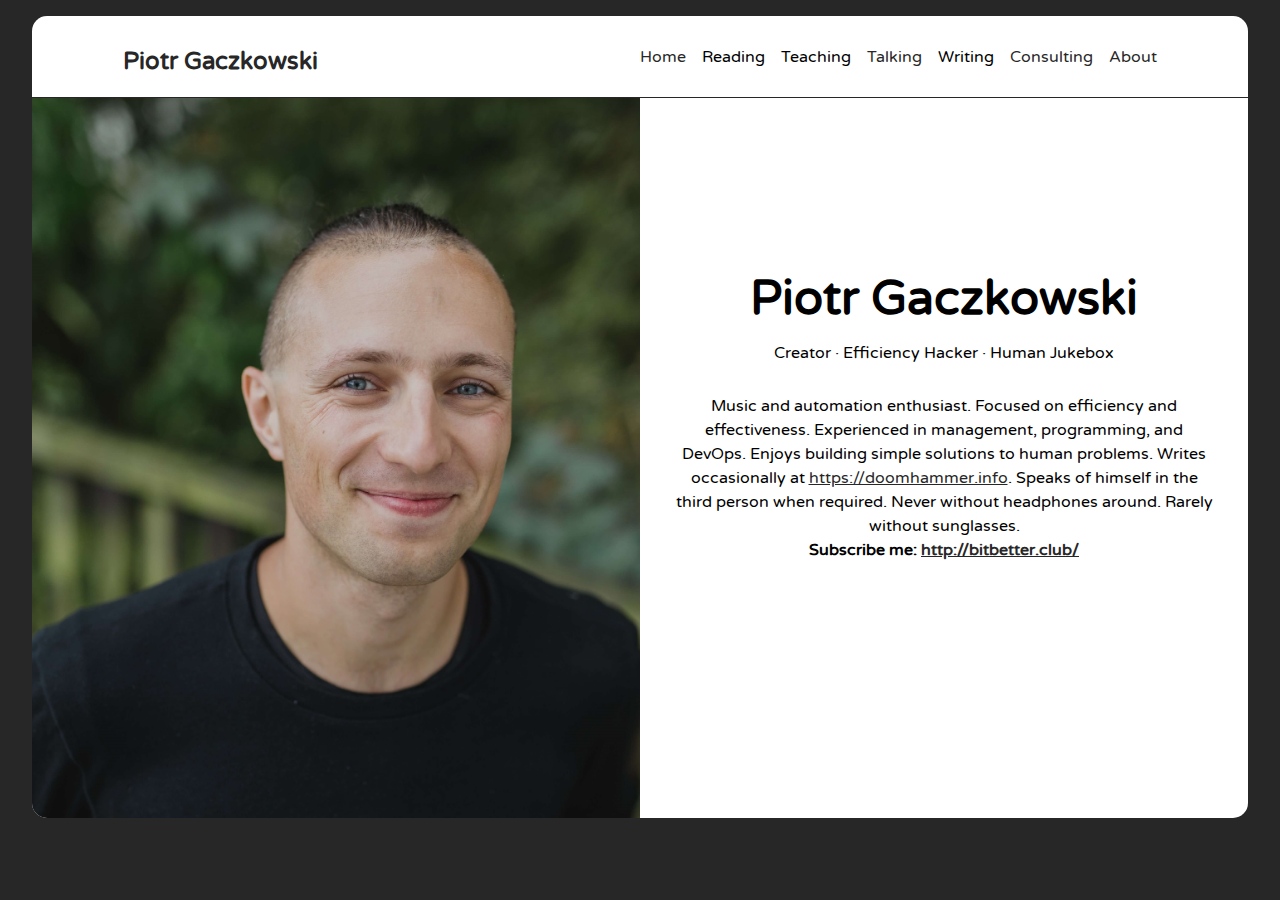
==== commit 6003bb18: "Update header and links" ====
--- a/index.html
+++ b/index.html
@@ -1,5 +1,6 @@
 <!DOCTYPE html>
 <html lang="en-EN">
+
 <head>
     <meta charset="UTF-8">
     <meta name="viewport" content="width=device-width, initial-scale=1.0">
@@ -11,15 +12,13 @@
     <link rel="stylesheet" href="css/style.css">
     <script src="js/app.js"></script>
 </head>
+
 <body>
     <div class="website-container">
         <header class="header">
             <div class="header-wrapper wrapper">
                 <h1 class="main-header">
-                    <a href="#">
-                        <span class="fas fa-headphones-alt" aria-hidden="true"></span>
-                        <span class="sr-only">Website Piotr Gaczkowski</span>
-                    </a>
+                    <a href="#">Piotr Gaczkowski</a>
                 </h1>
                 <nav>
                     <ul class="menu">
@@ -97,4 +96,5 @@
         </main>
     </div>
 </body>
+
 </html>
--- a/css/style.css
+++ b/css/style.css
@@ -60,7 +60,7 @@
 }
 
 .header-wrapper {
-    padding: 0.5rem 0;
+    padding: 1rem 0;
     display: -webkit-box;
     display: -ms-flexbox;
     display: flex;
@@ -85,12 +85,9 @@
 }
 
 .main-header {
+    padding: 1rem 0;
     height: 50px;
     margin: 0;
-}
-
-.main-header span {
-    font-size: 3rem;
 }
 
 .menu {
@@ -306,7 +303,6 @@
     -webkit-transition: color 0.6s;
     -o-transition: color 0.6s;
     transition: color 0.6s;
-    text-decoration: none;
     transition: color 0.6s;
 }
 
@@ -316,6 +312,7 @@
 
 .social-icons a {
     margin-left: 1rem;
+    text-decoration: none;
 }
 
 .social-icons a:first-of-type {
@@ -382,7 +379,6 @@
 
 .subpages .articles-box a {
     color: var(--second-color);
-    text-decoration: none;
     line-height: 1.5;
     -webkit-transition: color 0.6s;
     -o-transition: color 0.6s;
@@ -391,7 +387,6 @@
 
 .subpages .articles-box a:hover {
     color: var(--third-color);
-    text-decoration: underline;
 }
 
 /* footer */
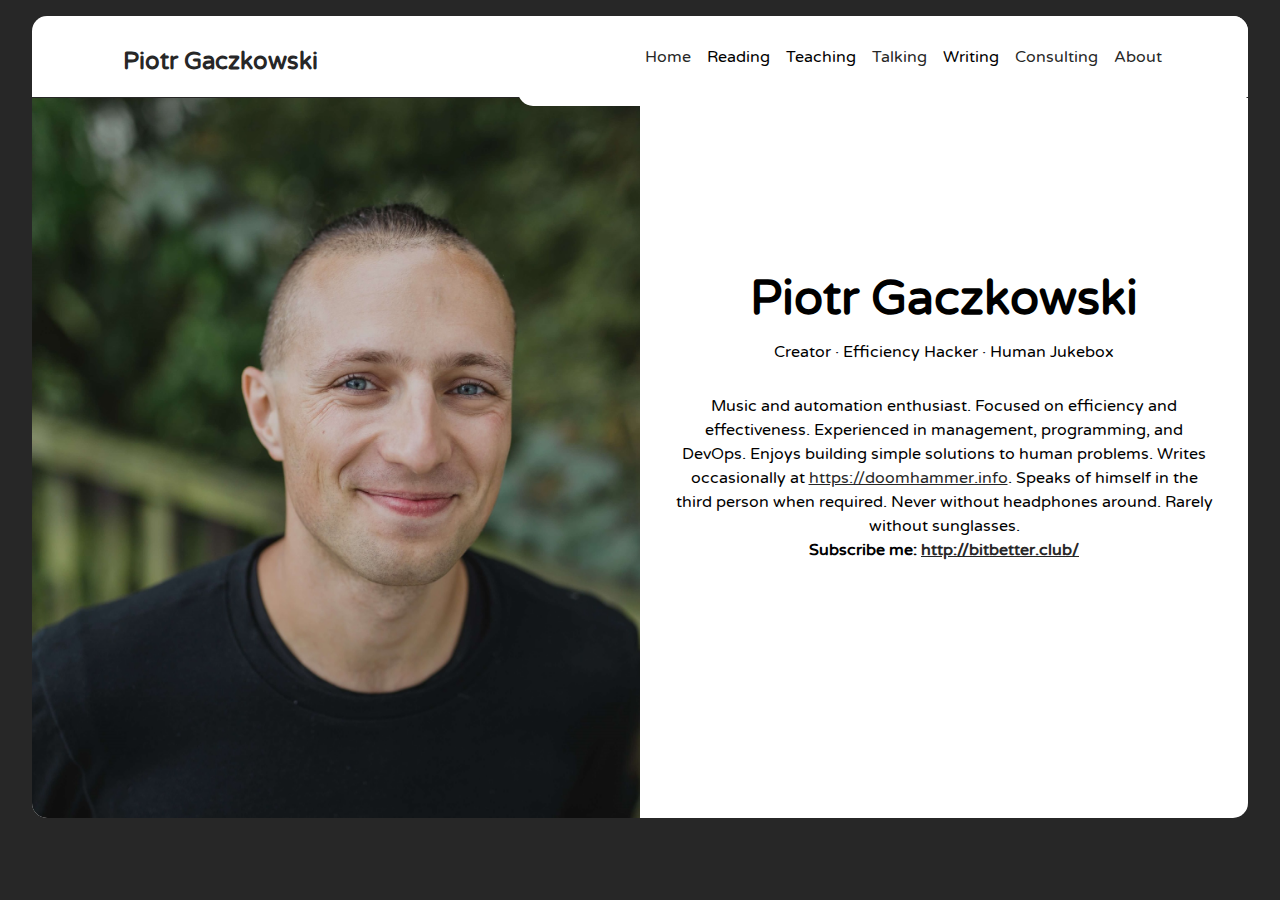
==== commit af818ab2: "Update navigation and hamburger" ====
--- a/index.html
+++ b/index.html
@@ -21,43 +21,47 @@
                     <a href="#">Piotr Gaczkowski</a>
                 </h1>
                 <nav>
-                    <ul class="menu">
-                        <li><a href="#">Home</a></li>
-                        <li class="first-menu">
-                            Reading
-                            <span class="fas fa-caret-down"></span>
-                            <ul class="second-menu">
-                                <li><a href="pages/reading/articles.html">Articles</a></li>
-                                <li><a href="pages/reading/books.html">Books</a></li>
-                                <li><a href="pages/reading/interesting_content.html">Interesting content</a></li>
-                            </ul>
-                        </li>
-                        <li class="first-menu">
-                            Teaching
-                            <span class="fas fa-caret-down"></span>
-                            <ul class="second-menu">
-                                <li><a href="pages\teaching\in-person_courses.html">In-person courses</a></li>
-                                <li><a href="pages\teaching\video_courses.html">Video courses</a></li>
-                            </ul>
-                        </li>
-                        <li><a href="pages\talking.html">Talking</a></li>
-                        <li class="first-menu">
-                            Writing
-                            <span class="fas fa-caret-down"></span>
-                            <ul class="second-menu">
-                                <li><a href="pages\writing\books.html">Books</a></li>
-                                <li><a href="pages\writing\articles.html">Articles</a></li>
-                                <li><a href="pages/writing/blog.html">Blog</a></li>
-                            </ul>
-                        </li>
-                        <li><a href="pages/consulting.html">Consulting</a></li>
-                        <li><a href="pages/about_me.html">About</a></li>
-                    </ul>
-                    <div class="hamburger">
-                        <span></span>
-                        <span></span>
-                        <span></span>
+                    <div class="navigation">
+                        <ul class="navigation-list">
+                            <li><a href="#">Home</a></li>
+                            <li class="first-menu">
+                                Reading
+                                <span class="fas fa-caret-down"></span>
+                                <ul class="second-menu">
+                                    <li><a href="pages/reading/articles.html">Articles</a></li>
+                                    <li><a href="pages/reading/books.html">Books</a></li>
+                                    <li><a href="pages/reading/interesting_content.html">Interesting content</a></li>
+                                </ul>
+                            </li>
+                            <li class="first-menu">
+                                Teaching
+                                <span class="fas fa-caret-down"></span>
+                                <ul class="second-menu">
+                                    <li><a href="pages\teaching\in-person_courses.html">In-person courses</a></li>
+                                    <li><a href="pages\teaching\video_courses.html">Video courses</a></li>
+                                </ul>
+                            </li>
+                            <li><a href="pages\talking.html">Talking</a></li>
+                            <li class="first-menu">
+                                Writing
+                                <span class="fas fa-caret-down"></span>
+                                <ul class="second-menu">
+                                    <li><a href="pages\writing\books.html">Books</a></li>
+                                    <li><a href="pages\writing\articles.html">Articles</a></li>
+                                    <li><a href="pages/writing/blog.html">Blog</a></li>
+                                </ul>
+                            </li>
+                            <li><a href="pages/consulting.html">Consulting</a></li>
+                            <li><a href="pages/about_me.html">About</a></li>
+                        </ul>
                     </div>
+
+                    <button class="hamburger" aria-expanded="false">
+                        <span class="sr-only">Otwórz/zamknij menu</span>
+                        <span class="hamburger-box">
+                            <span class="hamburger-inner"></span>
+                        </span>
+                    </button>
                 </nav>
             </div>
         </header>
--- a/css/style.css
+++ b/css/style.css
@@ -90,10 +90,36 @@
     margin: 0;
 }
 
-.menu {
-    background: var(--base-color);
+.navigation {
+    height: 100vh;
+    width: 100%;
+    background-color: var(--base-color);
+    position: absolute;
+    top: 0;
+    right: 0;
+    visibility: hidden;
+    -webkit-transform: translateY(0);
+    -ms-transform: translateY(0);
+    transform: translateY(0);
+    z-index: 2;
+    display: block;
+    border-radius: 15px;
+}
+
+.navigation-active {
+    -webkit-transform: translateY(0px);
+    -ms-transform: translateY(0px);
+    transform: translateY(0px);
+    -webkit-transition: visibility 0s 0s, -webkit-transform .3s .1s ease-in-out;
+    transition: visibility 0s 0s, -webkit-transform .3s .1s ease-in-out;
+    -o-transition: transform .3s .1s ease-in-out, visibility 0s 0s;
+    transition: transform .3s .1s ease-in-out, visibility 0s 0s;
+    transition: transform .3s .1s ease-in-out, visibility 0s 0s, -webkit-transform .3s .1s ease-in-out;
+    visibility: visible;
+}
+
+.navigation-list {
     list-style: none;
-    text-align: center;
     display: -webkit-box;
     display: -ms-flexbox;
     display: flex;
@@ -101,28 +127,23 @@
     -webkit-box-direction: normal;
     -ms-flex-direction: column;
     flex-direction: column;
+    -webkit-box-align: center;
+    -ms-flex-align: center;
+    align-items: center;
+    -webkit-box-pack: center;
+    -ms-flex-pack: center;
+    justify-content: center;
     position: relative;
-    display: none;
-}
-
-.menu li {
+}
+
+.navigation-list li {
     padding: 1rem 0;
     margin-right: 1rem;
     cursor: pointer;
 }
 
-.menu li:last-of-type {
+.navigation-list li:last-of-type {
     margin-right: 0;
-}
-
-.show-menu {
-    display: -webkit-box;
-    display: -ms-flexbox;
-    display: flex;
-}
-
-.hide-header {
-    display: none;
 }
 
 .second-menu {
@@ -135,7 +156,7 @@
     border-bottom-left-radius: 15px;
     border-bottom-right-radius: 15px;
     position: absolute;
-    margin-top: 0px;
+    margin-top: 10px;
     margin-left: -25px;
     z-index: 1;
     display: none;
@@ -143,6 +164,7 @@
 
 .second-menu li {
     background: var(--base-color);
+    padding: 0.5rem 0;
     margin: 0;
     text-align: left;
     -webkit-transition: background 0.6s;
@@ -160,7 +182,7 @@
 }
 
 .second-menu a {
-    padding: 0.2rem 0 0.2rem 1.5rem;
+    padding: 0 0 0 1.5rem;
     display: block;
 }
 
@@ -168,68 +190,89 @@
     color: var(--base-color);
 }
 
-/* hamburger */
 .hamburger {
-    width: 40px;
-    height: 35px;
-    position: absolute;
-    top: 15px;
-    right: 30px;
+    padding: 10px;
+    display: inline-block;
     cursor: pointer;
-    -webkit-transition: -webkit-transform 0.2s;
-    transition: -webkit-transform 0.2s;
-    -o-transition: transform 0.2s;
-    transition: transform 0.2s;
-    transition: transform 0.2s, -webkit-transform 0.2s;
-}
-
-.hamburger span {
-    width: 40px;
-    height: 6px;
-    background: var(--second-color);
+    background-color: transparent;
+    border: 0;
+    margin: 0;
+    z-index: 5;
+}
+
+.hamburger, .navigation {
+    -webkit-transition: visibility 0s .4s, -webkit-transform .3s .1s ease-in-out;
+    transition: visibility 0s .4s, -webkit-transform .3s .1s ease-in-out;
+    -o-transition: transform .3s .1s ease-in-out, visibility 0s .4s;
+    transition: transform .3s .1s ease-in-out, visibility 0s .4s;
+    transition: transform .3s .1s ease-in-out, visibility 0s .4s, -webkit-transform .3s .1s ease-in-out;
+}
+
+.hamburger-active {
+    -webkit-transform: translateY(0);
+    -ms-transform: translateY(0);
+    transform: translateY(0);
+}
+
+.hamburger-box {
+    width: 35px;
+    height: 24px;
+    display: inline-block;
+    position: relative;
+}
+
+.hamburger-inner {
+    width: 100%;
+    height: 3px;
+    background-color: var(--second-color);
     position: absolute;
     left: 0;
-    -webkit-transition: top .2s .2s, bottom .2s .2s, opacity .2s .2s, -webkit-transform .2s .4s;
-    transition: top .2s .2s, bottom .2s .2s, opacity .2s .2s, -webkit-transform .2s .4s;
-    -o-transition: top .2s .2s, bottom .2s .2s, opacity .2s .2s, transform .2s .4s;
-    transition: top .2s .2s, bottom .2s .2s, opacity .2s .2s, transform .2s .4s;
-    transition: top .2s .2s, bottom .2s .2s, opacity .2s .2s, transform .2s .4s, -webkit-transform .2s .4s;
-}
-
-.hamburger span:nth-of-type(0) {
-    top: 0;
-}
-
-.hamburger span:nth-of-type(1) {
-    top: calc(50% - 3px);
-}
-
-.hamburger span:last-of-type {
-    bottom: 0;
-}
-
-.hamburger.active {
-    -webkit-transform: rotate(-90deg);
-    -ms-transform: rotate(-90deg);
-    transform: rotate(-90deg);
-}
-
-.hamburger.active span:nth-child(1) {
-    top: calc(50% - 3px);
-    -webkit-transform: rotate(45deg);
-    -ms-transform: rotate(45deg);
-    transform: rotate(45deg);
-}
-
-.hamburger.active span:nth-child(2) {
-    opacity: 0;
-}
-
-.hamburger.active span:nth-child(3) {
-    bottom: calc(50% - 3px);
-    -webkit-transform: rotate(-45deg);
-    -ms-transform: rotate(-45deg);
-    transform: rotate(-45deg);
+    top: 50%;
+    -webkit-transform: translateY(-50%);
+    -ms-transform: translateY(-50%);
+    transform: translateY(-50%);
+    -webkit-transition: background-color .1s .2s ease-in-out;
+    -o-transition: background-color .1s .2s ease-in-out;
+    transition: background-color .1s .2s ease-in-out;
+}
+
+.hamburger-inner::before,
+.hamburger-inner::after {
+    width: 100%;
+    height: 3px;
+    background-color: var(--second-color);
+    position: absolute;
+    content: '';
+    left: 0;
+    -webkit-transition: -webkit-transform .2s .2s ease-in-out;
+    transition: -webkit-transform .2s .2s ease-in-out;
+    -o-transition: transform .2s .2s ease-in-out;
+    transition: transform .2s .2s ease-in-out;
+    transition: transform .2s .2s ease-in-out, -webkit-transform .2s .2s ease-in-out;
+}
+
+.hamburger-inner::before {
+    top: -10px;
+}
+
+.hamburger-inner::after {
+    top: 10px;
+}
+
+.hamburger-active .hamburger-inner {
+    background-color: transparent;
+}
+
+.hamburger-active .hamburger-inner::before {
+    -webkit-transform: translateY(10px) rotate(45deg);
+    -ms-transform: translateY(10px) rotate(45deg);
+    transform: translateY(10px) rotate(45deg);
+}
+
+.hamburger-active .hamburger-inner::after {
+    -webkit-transform: translateY(-10px) rotate(-45deg);
+    -ms-transform: translateY(-10px) rotate(-45deg);
+    transform: translateY(-10px) rotate(-45deg);
 }
 
 /* about-me */
@@ -412,11 +455,11 @@
     display: -ms-flexbox;
     display: flex;
     -webkit-box-align: center;
-        -ms-flex-align: center;
-            align-items: center;
+    -ms-flex-align: center;
+    align-items: center;
     -webkit-box-pack: center;
-        -ms-flex-pack: center;
-            justify-content: center;
+    -ms-flex-pack: center;
+    justify-content: center;
 }
 
 .footer-social-icons {
@@ -472,22 +515,18 @@
 }
 
 @media only screen and (min-width: 1000px) {
-    .menu {
+    .navigation {
+        height: 10vh;
+        width: 60%;
+        visibility: visible;
+        display: block;
+    }
+
+    .navigation-list {
         -webkit-box-orient: horizontal;
         -webkit-box-direction: normal;
         -ms-flex-direction: row;
         flex-direction: row;
-        display: -webkit-box;
-        display: -ms-flexbox;
-        display: flex;
-    }
-
-    .menu li {
-        padding: 0;
-    }
-
-    .second-menu a {
-        padding: 0.5rem 0 0.5rem 1.5rem;
     }
 
     .hamburger {
@@ -530,7 +569,7 @@
 
     .footer-wrapper {
         -webkit-box-pack: end;
-            -ms-flex-pack: end;
-                justify-content: flex-end;
-    }
-}
+        -ms-flex-pack: end;
+        justify-content: flex-end;
+    }
+}
